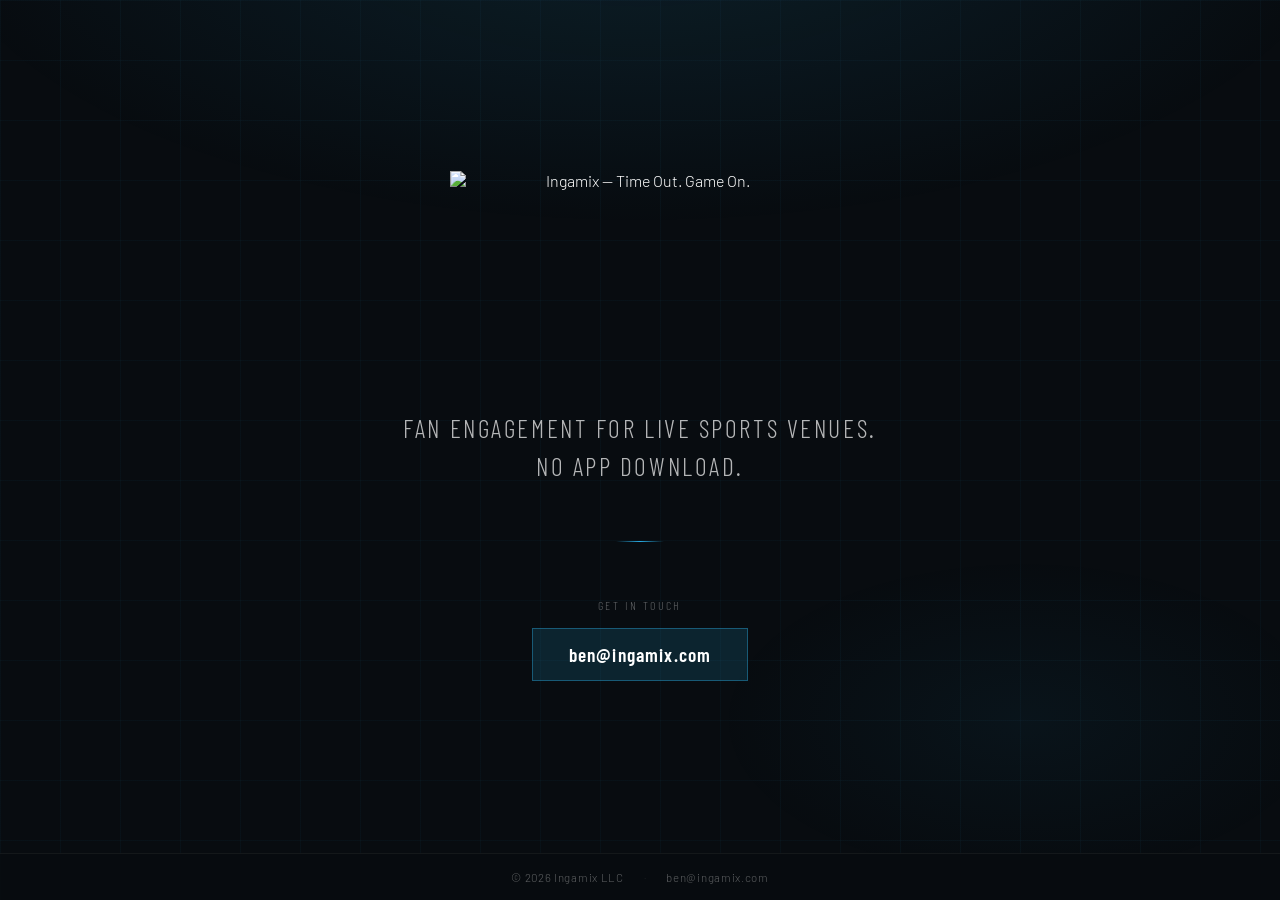
==== index.html @ fd8345af "Initial commit — splash page and assets" ====
<!DOCTYPE html>
<html lang="en">
<head>
  <meta charset="UTF-8" />
  <meta name="viewport" content="width=device-width, initial-scale=1.0" />
  <title>Ingamix — Time Out. Game On.</title>
  <meta name="description" content="Fan engagement for live sports venues. No app download." />
  <link rel="preconnect" href="https://fonts.googleapis.com" />
  <link rel="preconnect" href="https://fonts.gstatic.com" crossorigin />
  <link href="https://fonts.googleapis.com/css2?family=Barlow+Condensed:wght@300;400;600;700&family=Barlow:wght@300;400&display=swap" rel="stylesheet" />
  <style>
    *, *::before, *::after { box-sizing: border-box; margin: 0; padding: 0; }

    :root {
      --blue: #29abe2;
      --blue-dim: rgba(41, 171, 226, 0.15);
      --blue-glow: rgba(41, 171, 226, 0.35);
      --white: #ffffff;
      --off-white: rgba(255,255,255,0.7);
      --dim: rgba(255,255,255,0.35);
      --bg: #080c10;
    }

    html, body {
      height: 100%;
      background: var(--bg);
      color: var(--white);
      font-family: 'Barlow', sans-serif;
      font-weight: 300;
      overflow-x: hidden;
    }

    body::before {
      content: '';
      position: fixed;
      inset: 0;
      background:
        radial-gradient(ellipse 80% 50% at 50% -10%, rgba(41,171,226,0.12) 0%, transparent 70%),
        radial-gradient(ellipse 40% 30% at 80% 80%, rgba(41,171,226,0.05) 0%, transparent 60%);
      pointer-events: none;
      z-index: 0;
    }

    body::after {
      content: '';
      position: fixed;
      inset: 0;
      background-image:
        linear-gradient(rgba(41,171,226,0.04) 1px, transparent 1px),
        linear-gradient(90deg, rgba(41,171,226,0.04) 1px, transparent 1px);
      background-size: 60px 60px;
      pointer-events: none;
      z-index: 0;
    }

    .page {
      position: relative;
      z-index: 1;
      min-height: 100vh;
      display: flex;
      flex-direction: column;
      align-items: center;
      justify-content: center;
      padding: 48px 24px 96px;
      text-align: center;
    }

    .logo-wrap {
      margin-bottom: 48px;
      opacity: 0;
      transform: translateY(-16px);
      animation: fadeUp 0.8s ease forwards 0.1s;
    }

    .logo-wrap img {
      width: min(380px, 80vw);
      height: auto;
      display: block;
    }

    .tagline {
      font-family: 'Barlow Condensed', sans-serif;
      font-weight: 300;
      font-size: clamp(1.1rem, 3vw, 1.6rem);
      letter-spacing: 0.1em;
      color: var(--off-white);
      text-transform: uppercase;
      line-height: 1.5;
      max-width: 480px;
      margin-bottom: 56px;
      opacity: 0;
      transform: translateY(12px);
      animation: fadeUp 0.8s ease forwards 0.35s;
    }

    .divider {
      width: 48px;
      height: 1px;
      background: linear-gradient(90deg, transparent, var(--blue), transparent);
      margin: 0 auto 56px;
      opacity: 0;
      animation: fadeIn 0.6s ease forwards 0.55s;
    }

    .cta-block {
      opacity: 0;
      transform: translateY(12px);
      animation: fadeUp 0.8s ease forwards 0.65s;
    }

    .cta-label {
      font-family: 'Barlow Condensed', sans-serif;
      font-size: 0.75rem;
      letter-spacing: 0.2em;
      text-transform: uppercase;
      color: var(--dim);
      margin-bottom: 16px;
    }

    .cta-link {
      display: inline-block;
      font-family: 'Barlow Condensed', sans-serif;
      font-weight: 600;
      font-size: clamp(1rem, 2.5vw, 1.2rem);
      letter-spacing: 0.06em;
      color: var(--white);
      text-decoration: none;
      padding: 14px 36px;
      border: 1px solid rgba(41,171,226,0.4);
      background: var(--blue-dim);
      transition: background 0.2s ease, border-color 0.2s ease, box-shadow 0.2s ease;
    }

    .cta-link:hover {
      background: rgba(41,171,226,0.22);
      border-color: var(--blue);
      box-shadow: 0 0 24px var(--blue-glow);
    }

    footer {
      position: fixed;
      bottom: 0;
      left: 0;
      right: 0;
      padding: 16px 24px;
      display: flex;
      justify-content: center;
      align-items: center;
      gap: 20px;
      font-size: 0.72rem;
      letter-spacing: 0.06em;
      color: var(--dim);
      border-top: 1px solid rgba(255,255,255,0.05);
      background: rgba(8,12,16,0.8);
      backdrop-filter: blur(8px);
      z-index: 10;
      opacity: 0;
      animation: fadeIn 0.6s ease forwards 1s;
    }

    footer a {
      color: var(--dim);
      text-decoration: none;
      transition: color 0.2s;
    }

    footer a:hover { color: var(--blue); }

    @keyframes fadeUp {
      to { opacity: 1; transform: translateY(0); }
    }

    @keyframes fadeIn {
      to { opacity: 1; }
    }

    @media (max-width: 480px) {
      .page { padding: 40px 20px 80px; }
    }
  </style>
</head>
<body>

<main class="page">

  <div class="logo-wrap">
    <img
      src="/assets/ingamix_full_color_horizontal_lockup_dark.png"
      alt="Ingamix — Time Out. Game On."
      width="380"
      height="190"
    />
  </div>

  <p class="tagline">
    Fan engagement for live sports venues.<br>No app download.
  </p>

  <div class="divider"></div>

  <div class="cta-block">
    <p class="cta-label">Get in touch</p>
    <a class="cta-link" href="mailto:ben@ingamix.com">ben@ingamix.com</a>
  </div>

</main>

<footer>
  <span>© 2026 Ingamix LLC</span>
  <span style="opacity:0.3">·</span>
  <a href="mailto:ben@ingamix.com">ben@ingamix.com</a>
</footer>

</body>
</html>
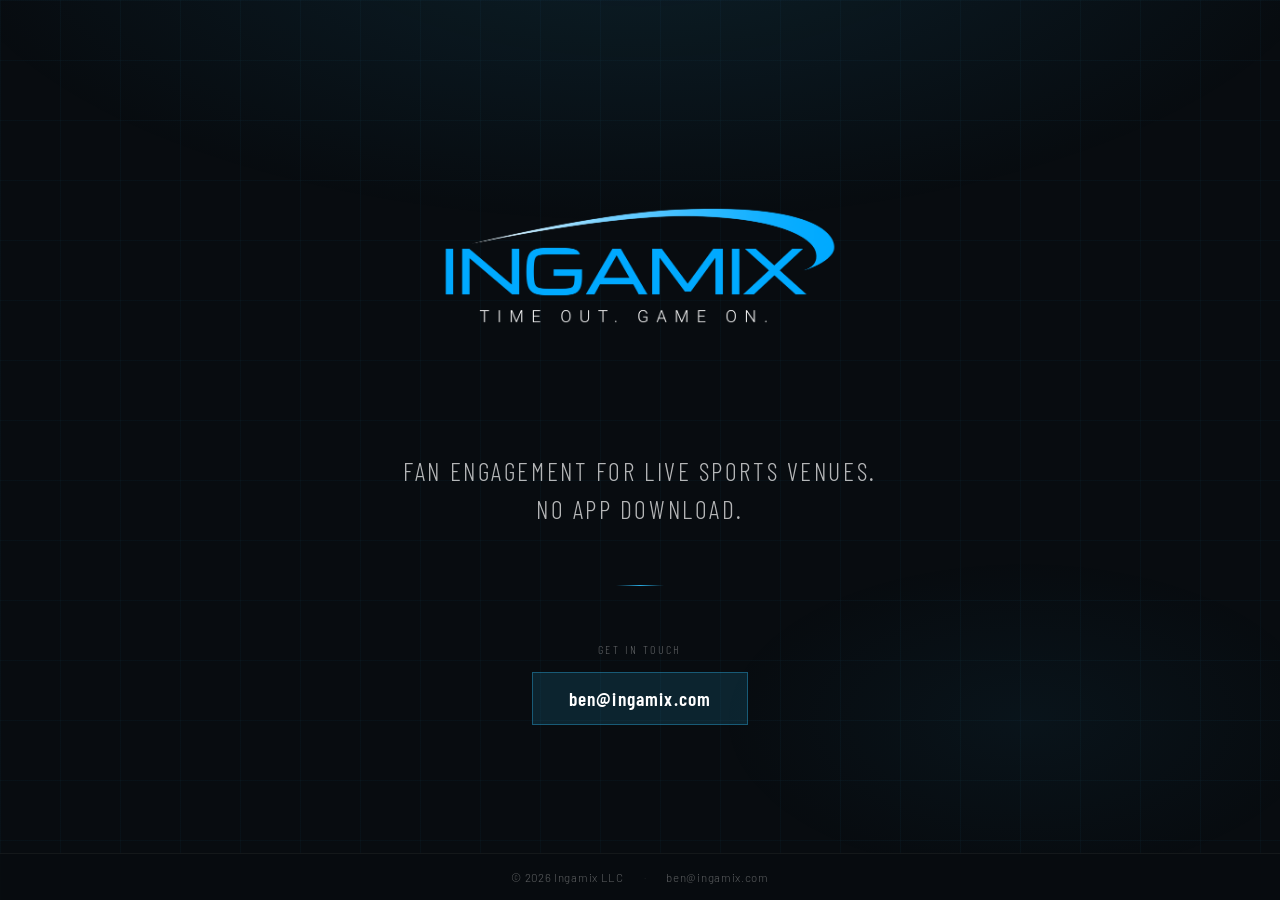
==== commit 572fc889: "Updated logo size" ====
--- a/index.html
+++ b/index.html
@@ -73,7 +73,7 @@
     }
 
     .logo-wrap img {
-      width: min(380px, 80vw);
+      width: min(480px, 88vw);
       height: auto;
       display: block;
     }
@@ -185,9 +185,9 @@
 
   <div class="logo-wrap">
     <img
-      src="/assets/ingamix_full_color_horizontal_lockup_dark.png"
+      src="/assets/ingamix_full_color.png"
       alt="Ingamix — Time Out. Game On."
-      width="380"
+      width="480"
       height="190"
     />
   </div>
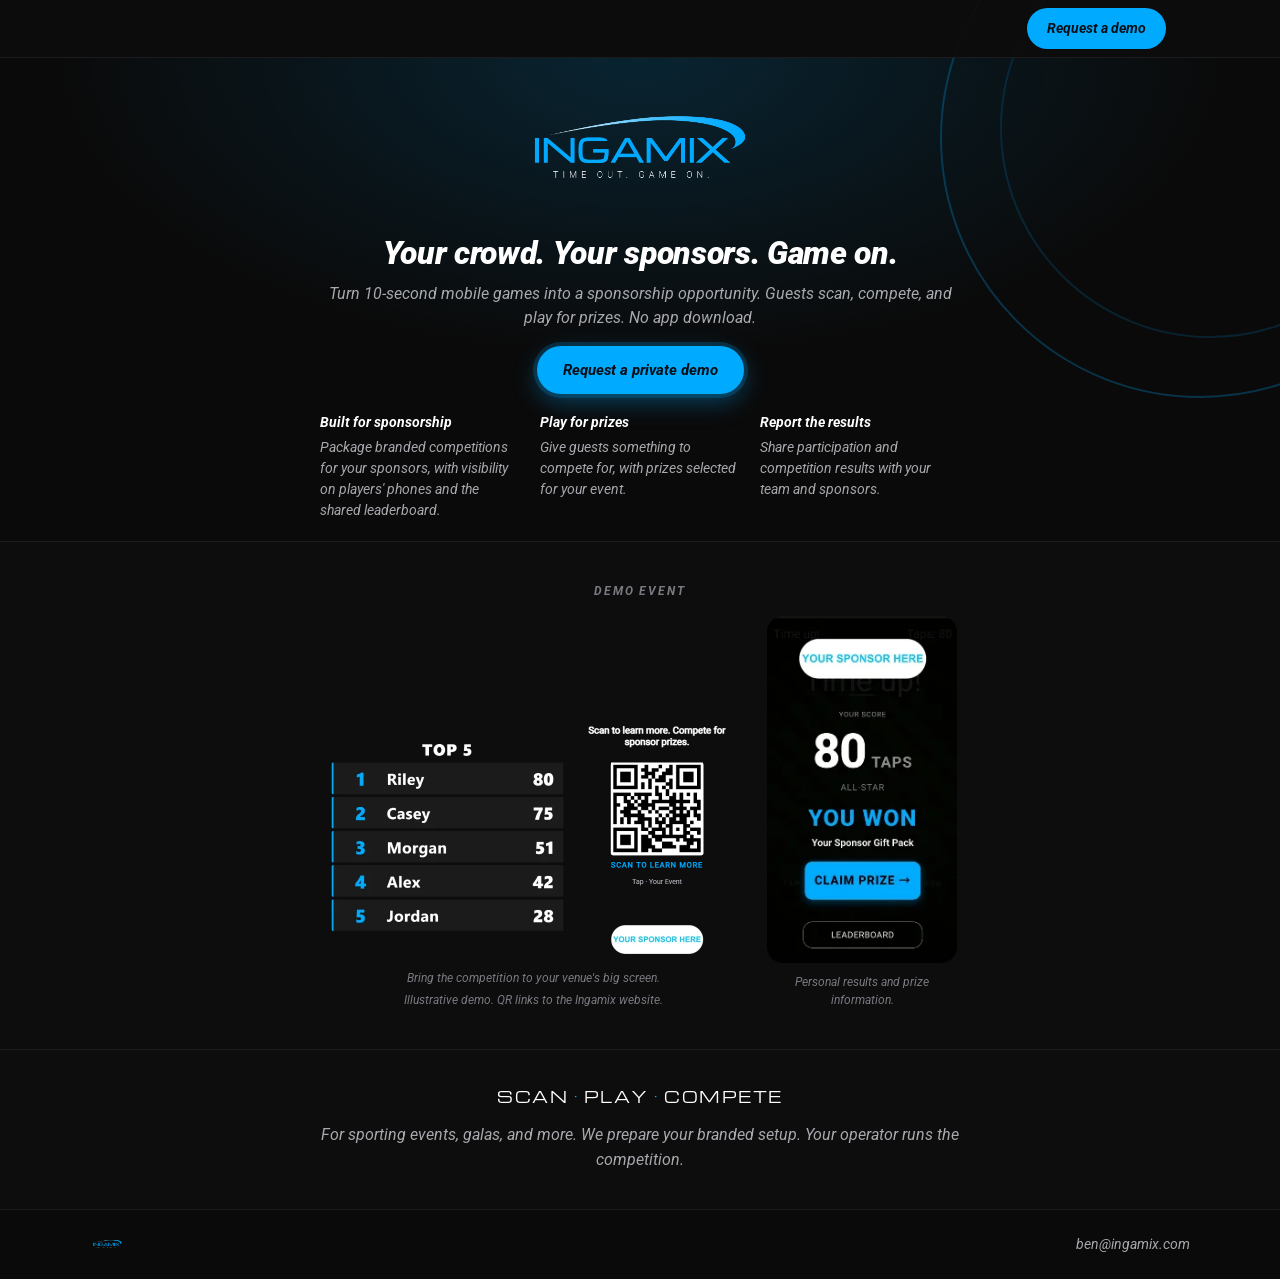
==== commit f0122f0f: "Publish sponsor-focused marketing homepage" ====
--- a/index.html
+++ b/index.html
@@ -1,215 +1,93 @@
 <!DOCTYPE html>
 <html lang="en">
 <head>
-  <meta charset="UTF-8" />
-  <meta name="viewport" content="width=device-width, initial-scale=1.0" />
-  <title>Ingamix — Time Out. Game On.</title>
-  <meta name="description" content="Fan engagement for live sports venues. No app download." />
-  <link rel="preconnect" href="https://fonts.googleapis.com" />
-  <link rel="preconnect" href="https://fonts.gstatic.com" crossorigin />
-  <link href="https://fonts.googleapis.com/css2?family=Barlow+Condensed:wght@300;400;600;700&family=Barlow:wght@300;400&display=swap" rel="stylesheet" />
-  <style>
-    *, *::before, *::after { box-sizing: border-box; margin: 0; padding: 0; }
+<meta charset="utf-8">
+<meta name="viewport" content="width=device-width, initial-scale=1">
+<title>Ingamix | Time Out. Game On.</title>
+<meta name="description" content="Turn 10-second mobile games into a sponsorship opportunity. Guests scan, compete, and play for prizes. No app download.">
+<link rel="canonical" href="https://www.ingamix.com/">
+<link rel="stylesheet" href="assets/marketing/brand.css">
+<style>
+body { background:#0a0a0a; }
+a { text-decoration:none; }
+a:focus-visible { outline:3px solid white; outline-offset:5px; }
+a[href^="mailto:"][style*="background:"] { color:#071018 !important; }
+.demo-image { max-width:100%; }
+</style><style>
+    a { color: var(--pulse-blue); }
+    a:hover { color: var(--pulse-blue-300); }
+    ::selection { background: rgba(0,170,255,0.35); }
+  </style></head><body>
 
-    :root {
-      --blue: #29abe2;
-      --blue-dim: rgba(41, 171, 226, 0.15);
-      --blue-glow: rgba(41, 171, 226, 0.35);
-      --white: #ffffff;
-      --off-white: rgba(255,255,255,0.7);
-      --dim: rgba(255,255,255,0.35);
-      --bg: #080c10;
-    }
+<div style="background:#0A0A0A; color:#fff; font-family:var(--font-body); overflow-x:hidden; min-height:100vh; display:flex; flex-direction:column;">
 
-    html, body {
-      height: 100%;
-      background: var(--bg);
-      color: var(--white);
-      font-family: 'Barlow', sans-serif;
-      font-weight: 300;
-      overflow-x: hidden;
-    }
-
-    body::before {
-      content: '';
-      position: fixed;
-      inset: 0;
-      background:
-        radial-gradient(ellipse 80% 50% at 50% -10%, rgba(41,171,226,0.12) 0%, transparent 70%),
-        radial-gradient(ellipse 40% 30% at 80% 80%, rgba(41,171,226,0.05) 0%, transparent 60%);
-      pointer-events: none;
-      z-index: 0;
-    }
-
-    body::after {
-      content: '';
-      position: fixed;
-      inset: 0;
-      background-image:
-        linear-gradient(rgba(41,171,226,0.04) 1px, transparent 1px),
-        linear-gradient(90deg, rgba(41,171,226,0.04) 1px, transparent 1px);
-      background-size: 60px 60px;
-      pointer-events: none;
-      z-index: 0;
-    }
-
-    .page {
-      position: relative;
-      z-index: 1;
-      min-height: 100vh;
-      display: flex;
-      flex-direction: column;
-      align-items: center;
-      justify-content: center;
-      padding: 48px 24px 96px;
-      text-align: center;
-    }
-
-    .logo-wrap {
-      margin-bottom: 48px;
-      opacity: 0;
-      transform: translateY(-16px);
-      animation: fadeUp 0.8s ease forwards 0.1s;
-    }
-
-    .logo-wrap img {
-      width: min(480px, 88vw);
-      height: auto;
-      display: block;
-    }
-
-    .tagline {
-      font-family: 'Barlow Condensed', sans-serif;
-      font-weight: 300;
-      font-size: clamp(1.1rem, 3vw, 1.6rem);
-      letter-spacing: 0.1em;
-      color: var(--off-white);
-      text-transform: uppercase;
-      line-height: 1.5;
-      max-width: 480px;
-      margin-bottom: 56px;
-      opacity: 0;
-      transform: translateY(12px);
-      animation: fadeUp 0.8s ease forwards 0.35s;
-    }
-
-    .divider {
-      width: 48px;
-      height: 1px;
-      background: linear-gradient(90deg, transparent, var(--blue), transparent);
-      margin: 0 auto 56px;
-      opacity: 0;
-      animation: fadeIn 0.6s ease forwards 0.55s;
-    }
-
-    .cta-block {
-      opacity: 0;
-      transform: translateY(12px);
-      animation: fadeUp 0.8s ease forwards 0.65s;
-    }
-
-    .cta-label {
-      font-family: 'Barlow Condensed', sans-serif;
-      font-size: 0.75rem;
-      letter-spacing: 0.2em;
-      text-transform: uppercase;
-      color: var(--dim);
-      margin-bottom: 16px;
-    }
-
-    .cta-link {
-      display: inline-block;
-      font-family: 'Barlow Condensed', sans-serif;
-      font-weight: 600;
-      font-size: clamp(1rem, 2.5vw, 1.2rem);
-      letter-spacing: 0.06em;
-      color: var(--white);
-      text-decoration: none;
-      padding: 14px 36px;
-      border: 1px solid rgba(41,171,226,0.4);
-      background: var(--blue-dim);
-      transition: background 0.2s ease, border-color 0.2s ease, box-shadow 0.2s ease;
-    }
-
-    .cta-link:hover {
-      background: rgba(41,171,226,0.22);
-      border-color: var(--blue);
-      box-shadow: 0 0 24px var(--blue-glow);
-    }
-
-    footer {
-      position: fixed;
-      bottom: 0;
-      left: 0;
-      right: 0;
-      padding: 16px 24px;
-      display: flex;
-      justify-content: center;
-      align-items: center;
-      gap: 20px;
-      font-size: 0.72rem;
-      letter-spacing: 0.06em;
-      color: var(--dim);
-      border-top: 1px solid rgba(255,255,255,0.05);
-      background: rgba(8,12,16,0.8);
-      backdrop-filter: blur(8px);
-      z-index: 10;
-      opacity: 0;
-      animation: fadeIn 0.6s ease forwards 1s;
-    }
-
-    footer a {
-      color: var(--dim);
-      text-decoration: none;
-      transition: color 0.2s;
-    }
-
-    footer a:hover { color: var(--blue); }
-
-    @keyframes fadeUp {
-      to { opacity: 1; transform: translateY(0); }
-    }
-
-    @keyframes fadeIn {
-      to { opacity: 1; }
-    }
-
-    @media (max-width: 480px) {
-      .page { padding: 40px 20px 80px; }
-    }
-  </style>
-</head>
-<body>
-
-<main class="page">
-
-  <div class="logo-wrap">
-    <img
-      src="/assets/ingamix_full_color.png"
-      alt="Ingamix — Time Out. Game On."
-      width="480"
-      height="190"
-    />
+  <!-- HEADER -->
+  <div style="position:sticky; top:0; z-index:100; background:rgba(13,13,13,0.78); backdrop-filter:blur(16px); border-bottom:1px solid #1C1C1E;">
+    <div style="max-width:1100px; margin:0 auto; padding:8px 24px; display:flex; align-items:center; justify-content:flex-end;">
+      <a href="mailto:ben@ingamix.com?subject=Private%20demo%20request" style="background:var(--pulse-blue); color:#fff; font-size:14px; font-weight:700; padding:10px 20px; border-radius:999px; white-space:nowrap;">Request a demo</a>
+    </div>
   </div>
 
-  <p class="tagline">
-    Fan engagement for live sports venues.<br>No app download.
-  </p>
+  <main><!-- HERO -->
+  <section style="position:relative; display:flex; align-items:center; padding:14px 24px 20px; background:radial-gradient(900px 460px at 50% 0%, rgba(0,170,255,0.16), transparent 65%), #0A0A0A;">
+    <div style="position:absolute; top:-180px; right:-180px; width:520px; height:520px; border-radius:50%; border:2px solid rgba(0,170,255,0.25); pointer-events:none;"></div>
+    <div style="position:absolute; top:-140px; right:-140px; width:420px; height:420px; border-radius:50%; border:2px solid rgba(0,170,255,0.15); pointer-events:none;"></div>
+    <div style="max-width:640px; margin:0 auto; text-align:center; position:relative;">
+      <img src="assets/marketing/logo.png" alt="Ingamix" style="width:min(62%,260px); display:block; margin:0 auto 14px;">
+      <h1 style="font-size:clamp(22px,4.2vw,32px); font-weight:900; line-height:1.12; letter-spacing:-0.01em; margin:0 0 10px; text-wrap:pretty;">Your crowd. Your sponsors. Game on.</h1>
+      <p style="font-size:16px; line-height:1.5; color:var(--gray-300); margin:0 0 16px;">Turn 10-second mobile games into a sponsorship opportunity. Guests scan, compete, and play for prizes. No app download.</p>
+      <a href="mailto:ben@ingamix.com" style="display:inline-block; background:var(--pulse-blue); color:#fff; font-size:15px; font-weight:700; padding:13px 26px; border-radius:999px; box-shadow:var(--glow-pulse); margin-bottom:18px;">Request a private demo</a>
+      <div style="display:flex; flex-wrap:wrap; gap:20px; justify-content:center; text-align:left;">
+        <div style="flex:1 1 200px; max-width:220px;">
+          <div style="font-weight:700; font-size:14px; color:#fff; margin-bottom:4px;">Built for sponsorship</div>
+          <div style="font-size:14px; color:var(--gray-300); line-height:1.5;">Package branded competitions for your sponsors, with visibility on players' phones and the shared leaderboard.</div>
+        </div>
+        <div style="flex:1 1 200px; max-width:220px;">
+          <div style="font-weight:700; font-size:14px; color:#fff; margin-bottom:4px;">Play for prizes</div>
+          <div style="font-size:14px; color:var(--gray-300); line-height:1.5;">Give guests something to compete for, with prizes selected for your event.</div>
+        </div>
+        <div style="flex:1 1 200px; max-width:220px;">
+          <div style="font-weight:700; font-size:14px; color:#fff; margin-bottom:4px;">Report the results</div>
+          <div style="font-size:14px; color:var(--gray-300); line-height:1.5;">Share participation and competition results with your team and sponsors.</div>
+        </div>
+      </div>
+    </div>
+  </section>
 
-  <div class="divider"></div>
+  <!-- DEMO EVENT SCREENSHOTS -->
+  <section style="padding:40px 24px; background:#0D0D0D; border-top:1px solid #1C1C1E;">
+    <div style="max-width:760px; margin:0 auto;">
+      <div style="font-size:12px; font-weight:700; letter-spacing:0.16em; color:var(--gray-400); text-transform:uppercase; text-align:center; margin-bottom:16px;">Demo event</div>
+      <div style="display:flex; flex-wrap:wrap; gap:24px; justify-content:center; align-items:flex-end;">
+        <div style="flex:1 1 280px; min-width:0; max-width:420px;">
+          <img class="demo-image" src="assets/marketing/demo-leaderboard.png" alt="Demo event leaderboard with five players and sponsor branding" loading="lazy" style="display:block;width:100%;height:auto;border-radius:16px;">
+          <div style="text-align:center; margin-top:10px; font-size:12px; color:var(--gray-400);">Bring the competition to your venue's big screen.</div>
+          <div style="text-align:center; margin-top:4px; font-size:12px; color:var(--gray-400);">Illustrative demo. QR links to the Ingamix website.</div>
+        </div>
+        <div style="flex:0 1 190px; max-width:190px;">
+          <img class="demo-image" src="assets/marketing/demo-results.webp" alt="Phone results showing 80 taps and a sponsor gift pack prize" loading="lazy" style="display:block;width:100%;height:auto;border-radius:16px;">
+          <div style="text-align:center; margin-top:10px; font-size:12px; color:var(--gray-400);">Personal results and prize information.</div>
+        </div>
+      </div>
+    </div>
+  </section>
 
-  <div class="cta-block">
-    <p class="cta-label">Get in touch</p>
-    <a class="cta-link" href="mailto:ben@ingamix.com">ben@ingamix.com</a>
-  </div>
+  <!-- COMPACT INFO STRIP -->
+  <section style="padding:36px 24px; background:#0D0D0D; border-top:1px solid #1C1C1E; text-align:center;">
+    <div style="max-width:640px; margin:0 auto; display:flex; flex-direction:column; gap:14px;">
+      <div style="font-family:var(--font-display); font-size:15px; letter-spacing:0.1em; color:#fff;">SCAN <span style="color:var(--pulse-blue);">·</span> PLAY <span style="color:var(--pulse-blue);">·</span> COMPETE</div>
+      <p style="font-size:16px; line-height:1.55; color:var(--gray-300); margin:0;">For sporting events, galas, and more. We prepare your branded setup. Your operator runs the competition.</p>
+    </div>
+  </section>
 
-</main>
+  </main><!-- FOOTER -->
+  <footer style="padding:24px; background:#0A0A0A; border-top:1px solid #1C1C1E;">
+    <div style="max-width:1100px; margin:0 auto; display:flex; flex-wrap:wrap; gap:12px; align-items:center; justify-content:space-between;">
+      <img src="assets/marketing/logo.png" alt="Ingamix" style="height:20px; opacity:0.85;">
+      <a href="mailto:ben@ingamix.com" style="font-size:14px; color:var(--gray-300);">ben@ingamix.com</a>
+    </div>
+  </footer>
 
-<footer>
-  <span>© 2026 Ingamix LLC</span>
-  <span style="opacity:0.3">·</span>
-  <a href="mailto:ben@ingamix.com">ben@ingamix.com</a>
-</footer>
+</div>
 
-</body>
-</html>
+</body></html>
--- a/assets/marketing/brand.css
+++ b/assets/marketing/brand.css
@@ -0,0 +1,314 @@
+/* ============================================================
+   INGAMIX — colors_and_type.css
+   Base tokens + semantic styles for the Ingamix brand.
+   Fonts are loaded from Google Fonts (Roboto + Michroma).
+   ============================================================ */
+
+/* Roboto Mono still from Google Fonts; Roboto + Michroma served locally. */
+500&display=swap');
+
+@font-face {
+  font-family: 'Roboto';
+  src: url('fonts/Roboto-VariableFont_wdth_wght.ttf') format('truetype-variations');
+  font-weight: 100 900;
+  font-stretch: 75% 125%;
+  font-style: normal;
+  font-display: swap;
+}
+@font-face {
+  font-family: 'Roboto';
+  src: url('fonts/Roboto-Italic-VariableFont_wdth_wght.ttf') format('truetype-variations');
+  font-weight: 100 900;
+  font-stretch: 75% 125%;
+  font-style: italic;
+  font-display: swap;
+}
+@font-face {
+  font-family: 'Michroma';
+  src: url('fonts/Michroma-Regular.ttf') format('truetype');
+  font-weight: 400;
+  font-style: normal;
+  font-display: swap;
+}
+
+:root {
+  /* ---------- CORE PALETTE (from brand guide) ---------- */
+  --pulse-blue:       #00AAFF;   /* primary brand color */
+  --core-black:       #0D0D0D;   /* primary dark */
+  --sideline-white:   #FFFFFF;   /* primary light */
+
+  /* ---------- EXTENDED PALETTE (derived, for UI needs) ---------- */
+  /* Pulse Blue scale */
+  --pulse-blue-100:   #E0F5FF;
+  --pulse-blue-200:   #B8E9FF;
+  --pulse-blue-300:   #7FD6FF;
+  --pulse-blue-400:   #33BEFF;
+  --pulse-blue-500:   #00AAFF;   /* = --pulse-blue */
+  --pulse-blue-600:   #0088CC;
+  --pulse-blue-700:   #006699;
+  --pulse-blue-800:   #004466;
+
+  /* Neutral scale — warm-black anchored */
+  --black-950:        #0D0D0D;   /* = --core-black */
+  --black-900:        #141414;
+  --black-800:        #1C1C1E;
+  --black-700:        #242428;
+  --black-600:        #2E2E34;
+  --gray-500:         #56565E;
+  --gray-400:         #7A7A82;
+  --gray-300:         #A8A8AE;
+  --gray-200:         #D5D5D9;
+  --gray-100:         #ECECEF;
+  --gray-50:          #F6F6F8;
+  --white:            #FFFFFF;
+
+  /* ---------- SEMANTIC / STATUS ---------- */
+  --success:          #22C55E;   /* leaderboard gains, correct taps */
+  --warning:          #FFB020;   /* timer warning */
+  --danger:           #FF3B4E;   /* missed tap, game over */
+  --live:             #FF2E4D;   /* "LIVE NOW" pulse */
+
+  /* ---------- FOREGROUND / BACKGROUND (light mode default) ---------- */
+  --bg-1:             var(--sideline-white);
+  --bg-2:             var(--gray-50);
+  --bg-3:             var(--gray-100);
+  --fg-1:             var(--core-black);
+  --fg-2:             var(--gray-500);
+  --fg-3:             var(--gray-400);
+  --fg-accent:        var(--pulse-blue);
+  --border:           var(--gray-200);
+  --border-strong:    var(--gray-300);
+
+  /* ---------- TYPEFACES ---------- */
+  --font-body:        'Roboto', system-ui, -apple-system, 'Segoe UI', sans-serif;
+  --font-display:     'Michroma', 'Roboto', system-ui, sans-serif;
+  --font-mono:        'Roboto Mono', ui-monospace, 'SF Mono', Menlo, monospace;
+
+  /* ---------- TYPE SCALE ----------
+     Roboto for body, Michroma for display / tabular / timer / "TAP ON" moments.
+     Michroma is wide — reserve for short strings, and add letter-spacing sparingly
+     (it has baked-in tracking already). */
+  --fs-display-xl:    72px;
+  --fs-display-lg:    56px;
+  --fs-display-md:    40px;
+  --fs-h1:            44px;
+  --fs-h2:            32px;
+  --fs-h3:            24px;
+  --fs-h4:            20px;
+  --fs-body-lg:       18px;
+  --fs-body:          16px;
+  --fs-body-sm:       14px;
+  --fs-caption:       12px;
+  --fs-micro:         11px;
+
+  --lh-tight:         1.05; /* @kind other */
+  --lh-snug:          1.2; /* @kind other */
+  --lh-normal:        1.5; /* @kind other */
+  --lh-loose:         1.65; /* @kind other */
+
+  --ls-display:       0.02em;  /* Michroma already spaced; add barely */
+  --ls-eyebrow:       0.18em;  /* label / eyebrow in Roboto uppercase */
+  --ls-label:         0.04em;
+  --ls-tight:         -0.01em;
+
+  /* ---------- RADII ---------- */
+  --r-xs:             4px;
+  --r-sm:             8px;
+  --r-md:             12px;
+  --r-lg:             16px;
+  --r-xl:             24px;
+  --r-2xl:            32px;
+  --r-pill:           999px;
+
+  /* ---------- SPACING (4-px base) ---------- */
+  --sp-0:             0; /* @kind spacing */
+  --sp-1:             4px;
+  --sp-2:             8px;
+  --sp-3:             12px;
+  --sp-4:             16px;
+  --sp-5:             20px;
+  --sp-6:             24px;
+  --sp-8:             32px;
+  --sp-10:            40px;
+  --sp-12:            48px;
+  --sp-16:            64px;
+  --sp-20:            80px;
+  --sp-24:            96px;
+
+  /* ---------- ELEVATION ----------
+     Clean, digital shadows — never heavy or atmospheric.
+     In dark game screens prefer the blue-glow variants. */
+  --shadow-1:         0 1px 2px rgba(13,13,13,0.06), 0 1px 1px rgba(13,13,13,0.04);
+  --shadow-2:         0 4px 12px rgba(13,13,13,0.08), 0 2px 4px rgba(13,13,13,0.04);
+  --shadow-3:         0 12px 32px rgba(13,13,13,0.12), 0 4px 8px rgba(13,13,13,0.06);
+  --shadow-4:         0 24px 60px rgba(13,13,13,0.18), 0 8px 16px rgba(13,13,13,0.08);
+
+  --glow-pulse:       0 0 0 4px rgba(0,170,255,0.18), 0 8px 24px rgba(0,170,255,0.35);
+  --glow-pulse-sm:    0 0 0 2px rgba(0,170,255,0.22), 0 2px 10px rgba(0,170,255,0.30);
+
+  /* ---------- MOTION ---------- */
+  --ease-out:         cubic-bezier(0.2, 0.8, 0.2, 1); /* @kind other */
+  --ease-in-out:      cubic-bezier(0.65, 0, 0.35, 1); /* @kind other */
+  --ease-snap:        cubic-bezier(0.34, 1.56, 0.64, 1); /* @kind other */
+  --dur-fast:         120ms; /* @kind other */
+  --dur-base:         220ms; /* @kind other */
+  --dur-slow:         360ms; /* @kind other */
+
+  /* ---------- LAYOUT ---------- */
+  --container:        1200px;
+  --container-wide:   1440px;
+  --gutter:           24px;
+  --hairline:         1px;
+}
+
+/* =============== DARK MODE (game surface default) =============== */
+.theme-dark,
+[data-theme="dark"] {
+  --bg-1:             var(--core-black);
+  --bg-2:             var(--black-900);
+  --bg-3:             var(--black-800);
+  --fg-1:             var(--sideline-white);
+  --fg-2:             var(--gray-300);
+  --fg-3:             var(--gray-400);
+  --border:           var(--black-700);
+  --border-strong:    var(--black-600);
+  --shadow-1:         0 1px 2px rgba(0,0,0,0.5);
+  --shadow-2:         0 4px 12px rgba(0,0,0,0.5);
+  --shadow-3:         0 12px 32px rgba(0,0,0,0.55);
+  --shadow-4:         0 24px 60px rgba(0,0,0,0.6);
+}
+
+/* =============== BASE RESET =============== */
+*,
+*::before,
+*::after { box-sizing: border-box; }
+
+html { -webkit-text-size-adjust: 100%; }
+
+body {
+  margin: 0;
+  font-family: var(--font-body);
+  font-size: var(--fs-body);
+  line-height: var(--lh-normal);
+  color: var(--fg-1);
+  background: var(--bg-1);
+  -webkit-font-smoothing: antialiased;
+  text-rendering: optimizeLegibility;
+}
+
+/* =============== SEMANTIC TYPE STYLES =============== */
+.display-xl,
+.display-lg,
+.display-md {
+  font-family: var(--font-display);
+  font-weight: 400;           /* Michroma only ships 400 */
+  letter-spacing: var(--ls-display);
+  line-height: var(--lh-tight);
+  text-transform: uppercase;
+}
+.display-xl { font-size: var(--fs-display-xl); }
+.display-lg { font-size: var(--fs-display-lg); }
+.display-md { font-size: var(--fs-display-md); }
+
+h1, .h1 {
+  font-family: var(--font-body);
+  font-size: var(--fs-h1);
+  font-weight: 900;
+  line-height: var(--lh-tight);
+  letter-spacing: var(--ls-tight);
+  margin: 0 0 var(--sp-4);
+}
+h2, .h2 {
+  font-family: var(--font-body);
+  font-size: var(--fs-h2);
+  font-weight: 700;
+  line-height: var(--lh-snug);
+  letter-spacing: var(--ls-tight);
+  margin: 0 0 var(--sp-3);
+}
+h3, .h3 {
+  font-family: var(--font-body);
+  font-size: var(--fs-h3);
+  font-weight: 700;
+  line-height: var(--lh-snug);
+  margin: 0 0 var(--sp-2);
+}
+h4, .h4 {
+  font-family: var(--font-body);
+  font-size: var(--fs-h4);
+  font-weight: 500;
+  line-height: var(--lh-snug);
+  margin: 0 0 var(--sp-2);
+}
+
+p, .p {
+  font-size: var(--fs-body);
+  line-height: var(--lh-loose);
+  color: var(--fg-1);
+  margin: 0 0 var(--sp-4);
+}
+.lead {
+  font-size: var(--fs-body-lg);
+  line-height: var(--lh-normal);
+  color: var(--fg-2);
+}
+.small  { font-size: var(--fs-body-sm); }
+.caption{ font-size: var(--fs-caption); color: var(--fg-2); }
+.micro  { font-size: var(--fs-micro); color: var(--fg-2); }
+
+/* Eyebrow / label — Roboto uppercase with loose tracking. Never Michroma. */
+.eyebrow {
+  font-family: var(--font-body);
+  font-size: var(--fs-caption);
+  font-weight: 700;
+  letter-spacing: var(--ls-eyebrow);
+  text-transform: uppercase;
+  color: var(--fg-accent);
+}
+.label {
+  font-family: var(--font-body);
+  font-size: var(--fs-body-sm);
+  font-weight: 500;
+  letter-spacing: var(--ls-label);
+  text-transform: uppercase;
+  color: var(--fg-2);
+}
+
+/* Tabular / HUD / timer — always Michroma, tabular numbers */
+.hud, .tabular {
+  font-family: var(--font-display);
+  font-variant-numeric: tabular-nums;
+  letter-spacing: 0.06em;
+}
+
+code, .code {
+  font-family: var(--font-mono);
+  font-size: 0.92em;
+  background: var(--bg-3);
+  padding: 0.1em 0.4em;
+  border-radius: var(--r-xs);
+}
+
+a {
+  color: var(--pulse-blue);
+  text-decoration: none;
+  transition: color var(--dur-fast) var(--ease-out);
+}
+a:hover { color: var(--pulse-blue-600); }
+
+hr {
+  border: 0;
+  border-top: var(--hairline) solid var(--border);
+  margin: var(--sp-8) 0;
+}
+
+/* =============== UTILITY =============== */
+.fg-accent { color: var(--fg-accent); }
+.fg-muted  { color: var(--fg-2); }
+.fg-faint  { color: var(--fg-3); }
+.bg-accent { background: var(--pulse-blue); color: var(--sideline-white); }
+.bg-dark   { background: var(--core-black); color: var(--sideline-white); }
+
+.uppercase { text-transform: uppercase; }
+.tracking-display { letter-spacing: var(--ls-display); }
+.tracking-eyebrow { letter-spacing: var(--ls-eyebrow); }
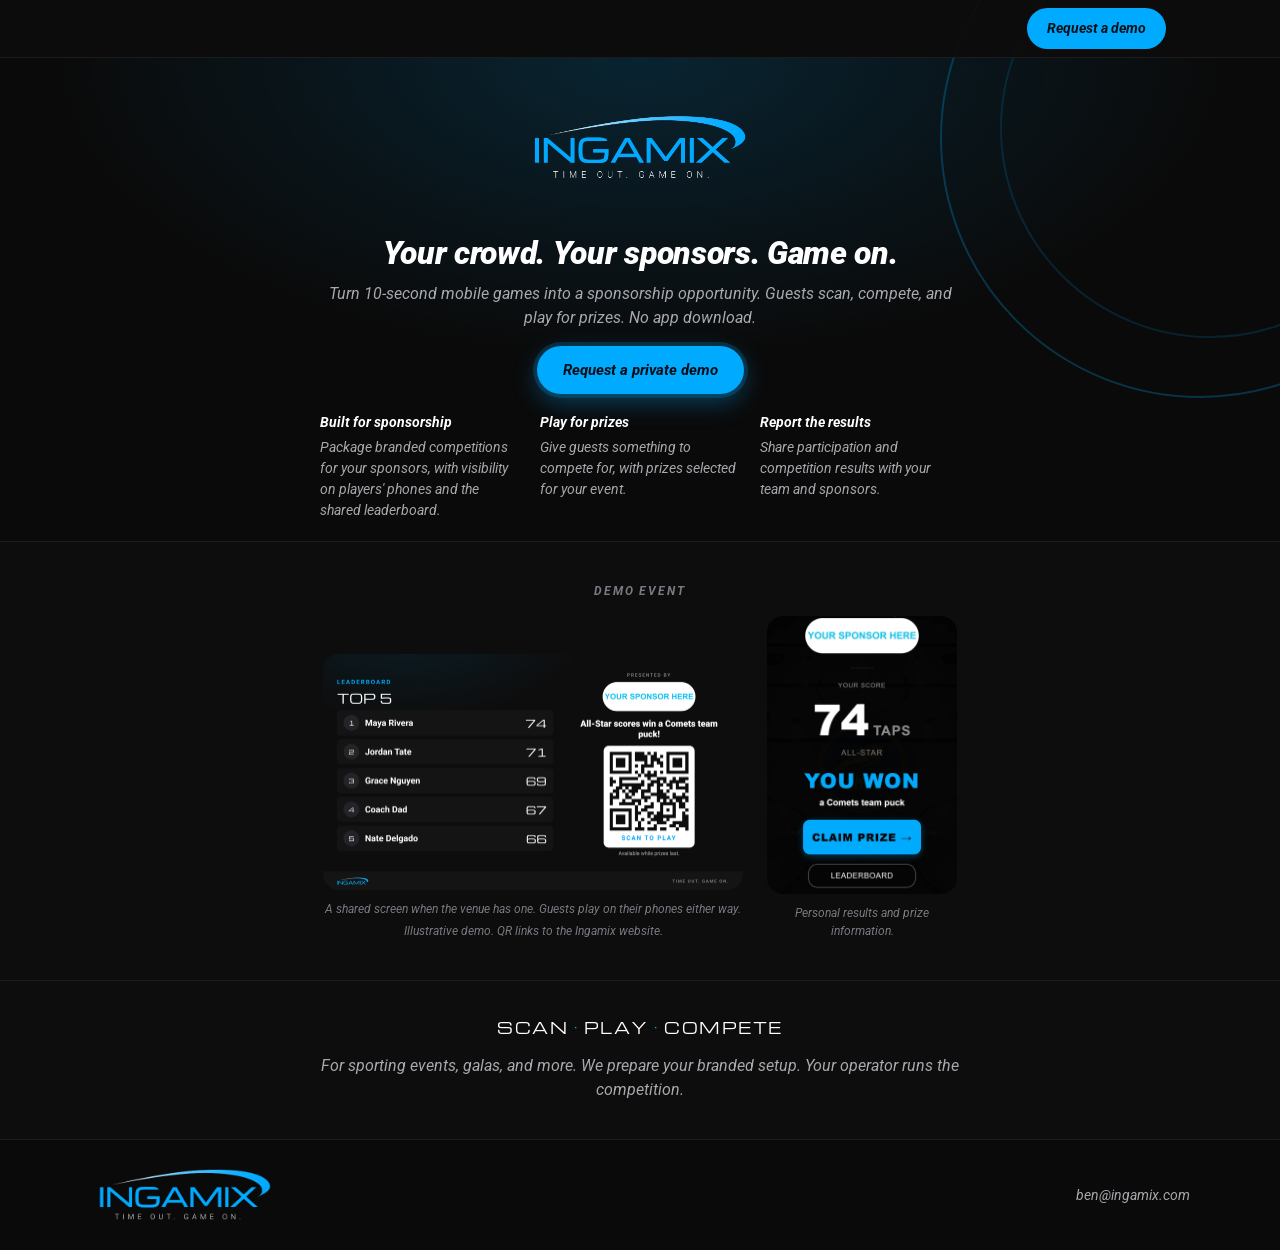
==== commit 2af02fac: "Show accepted product captures on the homepage Replace the illustrated demo shots with the real Tap " ====
--- a/index.html
+++ b/index.html
@@ -60,12 +60,12 @@
       <div style="font-size:12px; font-weight:700; letter-spacing:0.16em; color:var(--gray-400); text-transform:uppercase; text-align:center; margin-bottom:16px;">Demo event</div>
       <div style="display:flex; flex-wrap:wrap; gap:24px; justify-content:center; align-items:flex-end;">
         <div style="flex:1 1 280px; min-width:0; max-width:420px;">
-          <img class="demo-image" src="assets/marketing/demo-leaderboard.png" alt="Demo event leaderboard with five players and sponsor branding" loading="lazy" style="display:block;width:100%;height:auto;border-radius:16px;">
-          <div style="text-align:center; margin-top:10px; font-size:12px; color:var(--gray-400);">Bring the competition to your venue's big screen.</div>
+          <img class="demo-image" src="assets/marketing/demo-leaderboard.png" alt="Live demo leaderboard with five players, a sponsor, and a scan-to-play code" loading="lazy" style="display:block;width:100%;height:auto;border-radius:16px;">
+          <div style="text-align:center; margin-top:10px; font-size:12px; color:var(--gray-400);">A shared screen when the venue has one. Guests play on their phones either way.</div>
           <div style="text-align:center; margin-top:4px; font-size:12px; color:var(--gray-400);">Illustrative demo. QR links to the Ingamix website.</div>
         </div>
         <div style="flex:0 1 190px; max-width:190px;">
-          <img class="demo-image" src="assets/marketing/demo-results.webp" alt="Phone results showing 80 taps and a sponsor gift pack prize" loading="lazy" style="display:block;width:100%;height:auto;border-radius:16px;">
+          <img class="demo-image" src="assets/marketing/demo-results.webp" alt="Phone results showing 74 taps and a Comets team puck prize" loading="lazy" style="display:block;width:100%;height:auto;border-radius:16px;">
           <div style="text-align:center; margin-top:10px; font-size:12px; color:var(--gray-400);">Personal results and prize information.</div>
         </div>
       </div>
@@ -83,7 +83,9 @@
   </main><!-- FOOTER -->
   <footer style="padding:24px; background:#0A0A0A; border-top:1px solid #1C1C1E;">
     <div style="max-width:1100px; margin:0 auto; display:flex; flex-wrap:wrap; gap:12px; align-items:center; justify-content:space-between;">
-      <img src="assets/marketing/logo.png" alt="Ingamix" style="height:20px; opacity:0.85;">
+      <div style="width:188px; height:62px; overflow:hidden; flex:none;">
+        <img src="assets/marketing/logo.png" alt="Ingamix" style="height:121px; width:auto; max-width:none; margin:-30px 0 0 -10px; display:block;">
+      </div>
       <a href="mailto:ben@ingamix.com" style="font-size:14px; color:var(--gray-300);">ben@ingamix.com</a>
     </div>
   </footer>
